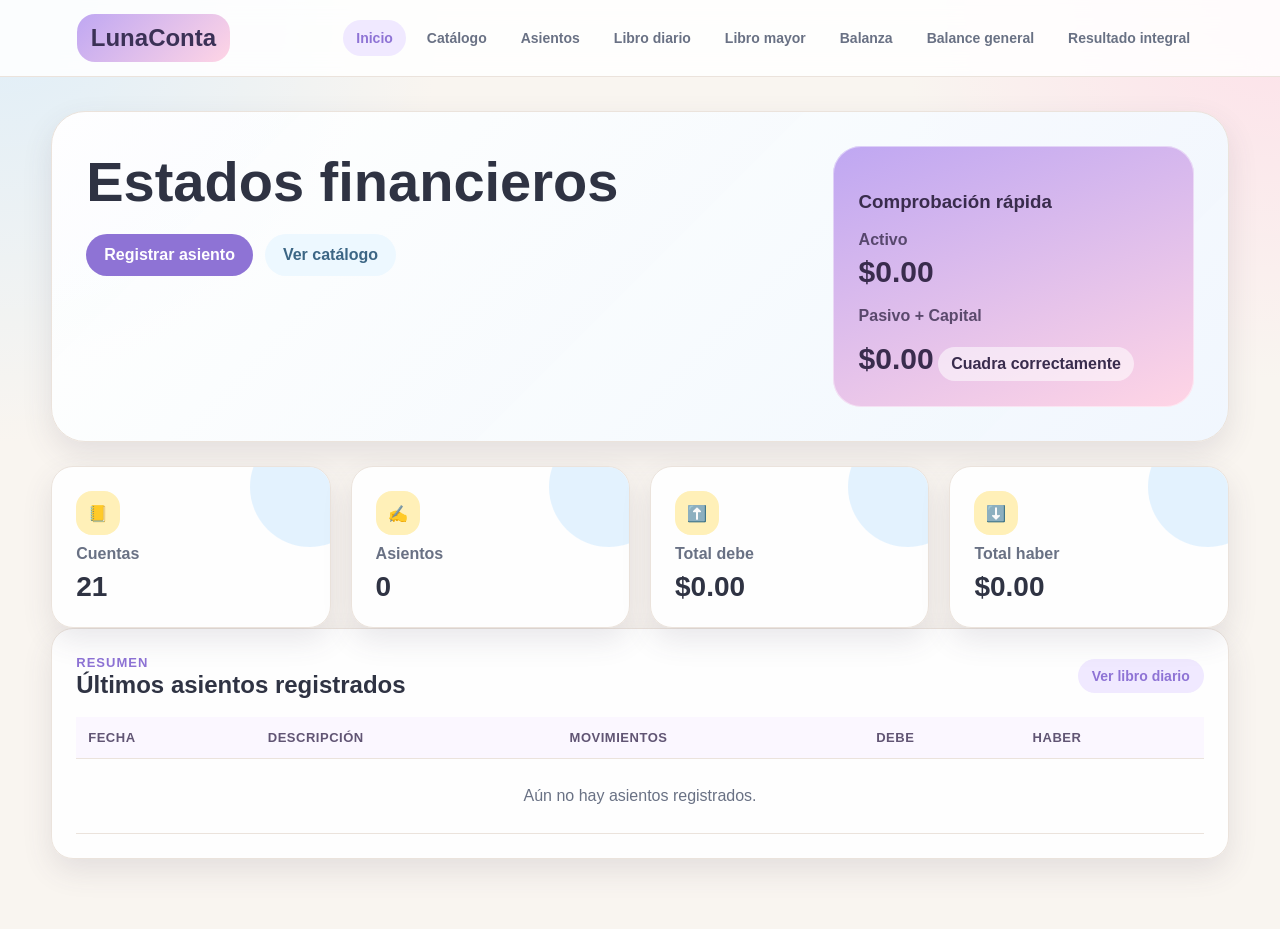
==== index.html @ 332561cb "Add files via upload" ====
<!DOCTYPE html>
<html lang="es">
<head>
  <meta charset="UTF-8">
  <meta name="viewport" content="width=device-width, initial-scale=1.0">
  <title>Inicio | Estados financieros</title>
  <link rel="stylesheet" href="styles.css">
</head>
<body data-page="inicio">
  <header class="topbar">
    <a class="logo" href="index.html">LunaConta</a>
    <button class="menu-btn" id="menuBtn">☰</button>
    <nav class="menu" id="menu">
      <a href="index.html" data-link="inicio">Inicio</a>
      <a href="catalogo.html" data-link="catalogo">Catálogo</a>
      <a href="transacciones.html" data-link="transacciones">Asientos</a>
      <a href="diario.html" data-link="diario">Libro diario</a>
      <a href="mayor.html" data-link="mayor">Libro mayor</a>
      <a href="balanza.html" data-link="balanza">Balanza</a>
      <a href="balance.html" data-link="balance">Balance general</a>
      <a href="estados.html" data-link="estados">Resultado integral</a>
    </nav>
  </header>

  <main class="container">
    <section class="hero">
      <div>
        <h1>Estados financieros</h1>
        <div class="hero-actions">
          <a class="btn primary" href="transacciones.html">Registrar asiento</a>
          <a class="btn secondary" href="catalogo.html">Ver catálogo</a>
        </div>
      </div>
      <div class="hero-card">
        <h3>Comprobación rápida</h3>
        <p>Activo</p>
        <strong id="inicioActivo">$0.00</strong>
        <p>Pasivo + Capital</p>
        <strong id="inicioPasivoCapital">$0.00</strong>
        <span id="inicioMensaje" class="pill">Sin datos</span>
      </div>
    </section>

    <section class="grid cards-4">
      <article class="card mini-card">
        <span class="icon">📒</span>
        <p>Cuentas</p>
        <h2 id="totalCuentas">0</h2>
      </article>
      <article class="card mini-card">
        <span class="icon">✍️</span>
        <p>Asientos</p>
        <h2 id="totalAsientos">0</h2>
      </article>
      <article class="card mini-card">
        <span class="icon">⬆️</span>
        <p>Total debe</p>
        <h2 id="totalDebe">$0.00</h2>
      </article>
      <article class="card mini-card">
        <span class="icon">⬇️</span>
        <p>Total haber</p>
        <h2 id="totalHaber">$0.00</h2>
      </article>
    </section>

    <section class="card">
      <div class="section-title">
        <div>
          <p class="tag">Resumen</p>
          <h2>Últimos asientos registrados</h2>
        </div>
        <a class="btn small" href="diario.html">Ver libro diario</a>
      </div>
      <div class="table-wrap">
        <table>
          <thead>
            <tr>
              <th>Fecha</th>
              <th>Descripción</th>
              <th>Movimientos</th>
              <th>Debe</th>
              <th>Haber</th>
            </tr>
          </thead>
          <tbody id="tablaInicio"></tbody>
        </table>
      </div>
    </section>
  </main>

  <script src="shared.js"></script>
</body>
</html>
---- styles.css ----
* {
  box-sizing: border-box;
}

:root {
  --fondo: #f9f5f0;
  --tarjeta: #ffffff;
  --texto: #2f3343;
  --suave: #697184;
  --morado: #bfa7f2;
  --morado-fuerte: #8e73d5;
  --rosa: #ffd5e5;
  --azul: #c9e8ff;
  --verde: #ccefdc;
  --amarillo: #fff0b8;
  --rojo: #ffb8b8;
  --linea: #ebe3dc;
  --sombra: 0 12px 30px rgba(78, 68, 90, 0.12);
  --radio: 22px;
}

body {
  margin: 0;
  font-family: Arial, Helvetica, sans-serif;
  background:
    radial-gradient(circle at top left, rgba(201, 232, 255, 0.55), transparent 28%),
    radial-gradient(circle at top right, rgba(255, 213, 229, 0.65), transparent 24%),
    var(--fondo);
  color: var(--texto);
}

a {
  color: inherit;
  text-decoration: none;
}

button,
input,
select {
  font: inherit;
}

.topbar {
  position: sticky;
  top: 0;
  z-index: 10;
  min-height: 76px;
  display: flex;
  align-items: center;
  gap: 18px;
  padding: 14px 6%;
  background: rgba(255, 255, 255, 0.86);
  backdrop-filter: blur(14px);
  border-bottom: 1px solid var(--linea);
}

.logo {
  font-weight: 900;
  font-size: 24px;
  padding: 10px 14px;
  border-radius: 18px;
  background: linear-gradient(135deg, var(--morado), var(--rosa));
  color: #3b3156;
  white-space: nowrap;
}

.menu {
  display: flex;
  flex-wrap: wrap;
  align-items: center;
  gap: 8px;
  margin-left: auto;
}

.menu a {
  padding: 10px 13px;
  border-radius: 999px;
  color: var(--suave);
  font-size: 14px;
  font-weight: 700;
}

.menu a:hover,
.menu a.activo {
  background: #f0e9ff;
  color: var(--morado-fuerte);
}

.menu-btn {
  display: none;
  margin-left: auto;
  border: 0;
  background: var(--morado);
  color: white;
  border-radius: 14px;
  padding: 10px 14px;
  cursor: pointer;
}

.container {
  width: min(1180px, 92%);
  margin: 34px auto 70px;
}

.hero {
  display: grid;
  grid-template-columns: 1.4fr 0.7fr;
  gap: 24px;
  align-items: stretch;
  padding: 34px;
  border-radius: 34px;
  background: linear-gradient(135deg, rgba(255, 255, 255, 0.96), rgba(240, 247, 255, 0.95));
  box-shadow: var(--sombra);
  border: 1px solid var(--linea);
}

.hero h1,
.page-head h1 {
  margin: 8px 0 12px;
  font-size: clamp(32px, 6vw, 56px);
  line-height: 1;
}

.hero-text,
.page-head p {
  color: var(--suave);
  font-size: 17px;
  line-height: 1.6;
}

.hero-actions {
  display: flex;
  flex-wrap: wrap;
  gap: 12px;
  margin-top: 24px;
}

.hero-card {
  padding: 26px;
  border-radius: 28px;
  background: linear-gradient(160deg, var(--morado), var(--rosa));
  color: #392c4d;
  box-shadow: inset 0 0 0 1px rgba(255, 255, 255, 0.45);
}

.hero-card p {
  margin: 18px 0 6px;
  opacity: 0.8;
  font-weight: 700;
}

.hero-card strong {
  font-size: 30px;
}

.tag {
  display: inline-block;
  margin: 0;
  font-size: 13px;
  font-weight: 900;
  letter-spacing: 0.08em;
  text-transform: uppercase;
  color: var(--morado-fuerte);
}

.grid {
  display: grid;
  gap: 20px;
  margin-top: 24px;
}

.cards-4 {
  grid-template-columns: repeat(4, 1fr);
}

.two-columns {
  grid-template-columns: repeat(2, 1fr);
}

.card {
  background: rgba(255, 255, 255, 0.92);
  border: 1px solid var(--linea);
  border-radius: var(--radio);
  padding: 24px;
  box-shadow: var(--sombra);
}

.mini-card {
  position: relative;
  overflow: hidden;
}

.mini-card::after {
  content: "";
  position: absolute;
  right: -40px;
  top: -40px;
  width: 120px;
  height: 120px;
  border-radius: 999px;
  background: var(--azul);
  opacity: 0.5;
}

.mini-card p {
  color: var(--suave);
  margin: 10px 0 8px;
  font-weight: 700;
}

.mini-card h2 {
  margin: 0;
  font-size: 28px;
}

.icon {
  display: inline-flex;
  width: 44px;
  height: 44px;
  align-items: center;
  justify-content: center;
  border-radius: 16px;
  background: var(--amarillo);
}

.page-head {
  display: flex;
  justify-content: space-between;
  align-items: end;
  gap: 18px;
  margin-bottom: 24px;
}

.section-title {
  display: flex;
  align-items: center;
  justify-content: space-between;
  gap: 16px;
  margin-bottom: 18px;
}

.section-title h2,
.card h2 {
  margin: 0;
}

.compact {
  margin-top: 24px;
}

.btn {
  border: 0;
  border-radius: 999px;
  padding: 12px 18px;
  cursor: pointer;
  font-weight: 800;
  display: inline-flex;
  align-items: center;
  justify-content: center;
  gap: 8px;
}

.btn.primary {
  background: var(--morado-fuerte);
  color: white;
}

.btn.secondary {
  background: #edf8ff;
  color: #3c6685;
}

.btn.danger {
  background: #ffe8e8;
  color: #9b3b3b;
}

.btn.small {
  padding: 9px 14px;
  font-size: 14px;
  background: #f0e9ff;
  color: var(--morado-fuerte);
}

.btn:hover {
  transform: translateY(-1px);
  filter: brightness(0.98);
}

.form-grid {
  display: grid;
  grid-template-columns: repeat(6, 1fr);
  gap: 14px;
  align-items: end;
}

.form-grid.two {
  grid-template-columns: 250px 1fr;
}

label {
  display: grid;
  gap: 8px;
  font-size: 14px;
  color: var(--suave);
  font-weight: 800;
}

input,
select {
  width: 100%;
  padding: 12px 13px;
  border: 1px solid var(--linea);
  border-radius: 14px;
  background: #fffdfb;
  color: var(--texto);
  outline: none;
}

input:focus,
select:focus {
  border-color: var(--morado);
  box-shadow: 0 0 0 4px rgba(191, 167, 242, 0.18);
}

.search {
  max-width: 280px;
}

.table-wrap {
  width: 100%;
  overflow-x: auto;
}

table {
  width: 100%;
  border-collapse: collapse;
  min-width: 720px;
}

th,
td {
  padding: 13px 12px;
  text-align: left;
  border-bottom: 1px solid var(--linea);
  vertical-align: top;
}

th {
  color: #615574;
  font-size: 13px;
  text-transform: uppercase;
  letter-spacing: 0.04em;
  background: #fbf7ff;
}

tbody tr:hover {
  background: #fffaf1;
}

tfoot th {
  background: #f2fbf6;
}

.money,
.text-right {
  text-align: right;
  white-space: nowrap;
}

.badge {
  display: inline-flex;
  align-items: center;
  padding: 6px 10px;
  border-radius: 999px;
  font-size: 12px;
  font-weight: 800;
  background: #f0e9ff;
  color: var(--morado-fuerte);
}

.badge.green {
  background: var(--verde);
  color: #30664b;
}

.badge.yellow {
  background: var(--amarillo);
  color: #76621c;
}

.badge.blue {
  background: var(--azul);
  color: #315e7e;
}

.mensaje {
  margin: 14px 0 0;
  font-weight: 800;
  color: var(--suave);
}

.mensaje.ok {
  color: #2b7a4b;
}

.mensaje.error {
  color: #a64242;
}

.actions-right {
  display: flex;
  justify-content: flex-end;
  gap: 12px;
  margin-top: 18px;
}

.movimiento-select {
  min-width: 280px;
}

.input-small {
  min-width: 120px;
}

.remove-btn {
  border: 0;
  border-radius: 12px;
  padding: 8px 11px;
  background: #ffe8e8;
  color: #9b3b3b;
  font-weight: 900;
  cursor: pointer;
}

.ledger-list {
  display: grid;
  gap: 20px;
}

.ledger-card {
  background: white;
  border: 1px solid var(--linea);
  border-radius: var(--radio);
  box-shadow: var(--sombra);
  overflow: hidden;
}

.ledger-head {
  display: flex;
  justify-content: space-between;
  gap: 10px;
  align-items: center;
  padding: 18px 22px;
  background: linear-gradient(135deg, #fff5fa, #f2fbff);
}

.ledger-head h2 {
  margin: 0;
  font-size: 19px;
}

.report-list {
  display: grid;
  gap: 10px;
  margin: 16px 0;
}

.report-row,
.total-line {
  display: flex;
  justify-content: space-between;
  gap: 14px;
  padding: 12px 0;
  border-bottom: 1px dashed var(--linea);
}

.report-row span:first-child {
  color: var(--suave);
}

.total-line {
  border-bottom: 0;
  padding: 14px;
  border-radius: 16px;
  background: #f7f2ff;
  font-weight: 900;
}

.total-line.grand {
  background: #eaf8ff;
  margin-top: 12px;
}

.mt {
  margin-top: 28px !important;
}

.balance-check,
.result-card {
  margin-top: 24px;
  text-align: center;
}

.result-card p {
  margin: 0 0 8px;
  color: var(--suave);
  font-weight: 800;
}

.result-card h2 {
  font-size: 42px;
  margin-bottom: 10px;
}

.pill {
  display: inline-flex;
  margin-top: 16px;
  padding: 8px 13px;
  border-radius: 999px;
  background: rgba(255, 255, 255, 0.55);
  font-weight: 900;
}

.empty {
  text-align: center;
  color: var(--suave);
  padding: 28px !important;
}


/* Tarjetas del libro diario */
.journal-list {
  display: grid;
  gap: 22px;
}

.journal-card {
  overflow: hidden;
  border: 1px solid var(--linea);
  border-radius: 28px;
  background: rgba(255, 255, 255, 0.94);
  box-shadow: var(--sombra);
}

.journal-head {
  display: flex;
  justify-content: space-between;
  gap: 18px;
  padding: 24px 26px;
  background: linear-gradient(135deg, rgba(191, 167, 242, 0.75), rgba(201, 232, 255, 0.70));
  color: #34284d;
}

.journal-label {
  display: inline-flex;
  margin-bottom: 8px;
  font-size: 13px;
  font-weight: 900;
  letter-spacing: 0.08em;
  text-transform: uppercase;
}

.journal-head h2 {
  margin: 0;
  font-size: 24px;
}

.journal-head p {
  margin: 8px 0 0;
  color: rgba(52, 40, 77, 0.78);
  font-weight: 700;
}

.journal-info {
  display: grid;
  gap: 8px;
  min-width: 160px;
  text-align: right;
  color: rgba(52, 40, 77, 0.78);
  font-weight: 700;
}

.journal-info strong {
  color: #34284d;
}

.journal-body {
  padding: 0 24px 20px;
}

.simple-scroll table {
  min-width: 620px;
}

.journal-table th,
.journal-table td,
.ledger-table th,
.ledger-table td {
  padding: 15px 10px;
}

.journal-table tfoot th,
.ledger-table tfoot th {
  background: #fff7e8;
  font-size: 14px;
  text-transform: uppercase;
}

.account-name {
  display: block;
  margin-bottom: 5px;
}

.account-code {
  display: block;
  color: var(--suave);
  font-size: 13px;
  font-weight: 700;
}

.abono-name {
  padding-left: 28px;
}

.amount-debit {
  color: #317451;
  font-weight: 800;
}

.amount-credit {
  color: #a54855;
  font-weight: 800;
}

/* Libro mayor con encabezado tipo tarjeta */
.ledger-head-modern {
  padding: 24px 26px;
  background: linear-gradient(135deg, rgba(201, 232, 255, 0.88), rgba(255, 213, 229, 0.72));
}

.ledger-head-modern p {
  margin: 8px 0 0;
  color: var(--suave);
  font-size: 14px;
  font-weight: 900;
  letter-spacing: 0.05em;
  text-transform: uppercase;
}

.ledger-balance {
  display: grid;
  gap: 6px;
  text-align: right;
}

.ledger-balance span {
  color: var(--suave);
  font-weight: 800;
}

.ledger-balance strong {
  color: var(--morado-fuerte);
  font-size: 24px;
}

.ledger-table tfoot th {
  color: var(--texto);
}

/* Estado de resultado integral en tarjetas */
.result-summary-grid {
  display: grid;
  grid-template-columns: repeat(2, 1fr);
  gap: 18px;
  margin-bottom: 22px;
}

.result-summary {
  display: grid;
  gap: 10px;
  padding: 24px;
  border-radius: 24px;
  border: 1px solid var(--linea);
  box-shadow: var(--sombra);
  background: rgba(255, 255, 255, 0.94);
}

.result-summary span {
  color: var(--suave);
  font-weight: 900;
}

.result-summary strong {
  font-size: 30px;
}

.result-summary.income {
  background: linear-gradient(135deg, rgba(204, 239, 220, 0.92), rgba(255, 255, 255, 0.95));
}

.result-summary.expense {
  background: linear-gradient(135deg, rgba(255, 184, 184, 0.55), rgba(255, 255, 255, 0.95));
}

.result-modern-list {
  display: grid;
  gap: 20px;
}

.result-section {
  overflow: hidden;
  border: 1px solid var(--linea);
  border-radius: 24px;
  background: rgba(255, 255, 255, 0.94);
  box-shadow: var(--sombra);
}

.result-section-head {
  display: flex;
  justify-content: space-between;
  align-items: center;
  gap: 16px;
  padding: 20px 24px;
  border-bottom: 1px solid var(--linea);
}

.result-section-head h2 {
  position: relative;
  margin: 0;
  padding-left: 16px;
  font-size: 20px;
  letter-spacing: 0.04em;
  text-transform: uppercase;
}

.result-section-head h2::before {
  content: "";
  position: absolute;
  left: 0;
  top: 3px;
  width: 6px;
  height: 24px;
  border-radius: 999px;
  background: var(--morado);
}

.result-section.income .result-section-head h2::before {
  background: #67c490;
}

.result-section.expense .result-section-head h2::before {
  background: #d56a74;
}

.result-section.income .result-section-head strong {
  color: #317451;
}

.result-section.expense .result-section-head strong {
  color: #a54855;
}

.result-section-body {
  padding: 4px 24px 18px;
}

.result-item {
  display: flex;
  justify-content: space-between;
  gap: 16px;
  padding: 16px 0;
  border-bottom: 1px solid var(--linea);
}

.result-item:last-child {
  border-bottom: 0;
}

.result-item div span,
.empty-line span {
  display: block;
  margin-top: 6px;
  color: var(--suave);
  font-size: 13px;
  font-weight: 700;
}

.formula-card {
  padding: 20px 24px;
  border-radius: 22px;
  background: rgba(255, 255, 255, 0.76);
  border: 1px dashed var(--linea);
  color: var(--suave);
  font-weight: 900;
}

.utility-card {
  display: flex;
  justify-content: space-between;
  gap: 18px;
  align-items: center;
  padding: 23px 26px;
  border-radius: 24px;
  background: linear-gradient(135deg, rgba(204, 239, 220, 0.86), rgba(255, 255, 255, 0.95));
  border: 1px solid var(--linea);
  box-shadow: var(--sombra);
}

.utility-card span {
  font-size: 17px;
  font-weight: 900;
  text-transform: uppercase;
}

.utility-card strong {
  color: #317451;
  font-size: 24px;
}

.utility-card.final {
  background: linear-gradient(135deg, var(--morado-fuerte), var(--rosa));
  color: white;
}

.utility-card.final strong,
.utility-card.final span {
  color: white;
}

.utility-card.final > div:first-child strong {
  display: block;
  margin-top: 8px;
  font-size: 34px;
}

.margin-box {
  text-align: right;
}

.margin-box strong {
  display: block;
  margin-top: 8px;
  font-size: 28px;
}

@media (max-width: 960px) {
  .hero,
  .two-columns,
  .cards-4 {
    grid-template-columns: 1fr;
  }

  .form-grid,
  .form-grid.two {
    grid-template-columns: 1fr 1fr;
  }

  .page-head {
    align-items: start;
    flex-direction: column;
  }
}

@media (max-width: 720px) {
  .topbar {
    padding: 12px 4%;
    flex-wrap: wrap;
  }

  .menu-btn {
    display: inline-flex;
  }

  .menu {
    display: none;
    width: 100%;
    margin-left: 0;
    padding-top: 10px;
  }

  .menu.open {
    display: flex;
  }

  .menu a {
    width: 100%;
    border-radius: 14px;
  }

  .container {
    width: 94%;
    margin-top: 22px;
  }

  .hero {
    padding: 24px;
    border-radius: 26px;
  }

  .card {
    padding: 18px;
  }

  .form-grid,
  .form-grid.two {
    grid-template-columns: 1fr;
  }

  .section-title {
    flex-direction: column;
    align-items: start;
  }

  .actions-right {
    flex-direction: column;
  }

  .btn {
    width: 100%;
  }

  .journal-head,
  .ledger-head-modern,
  .result-section-head,
  .utility-card,
  .utility-card.final {
    align-items: flex-start;
    flex-direction: column;
  }

  .journal-info,
  .ledger-balance,
  .margin-box {
    text-align: left;
  }

  .result-summary-grid {
    grid-template-columns: 1fr;
  }

  .utility-card.final > div:first-child strong {
    font-size: 30px;
  }
}
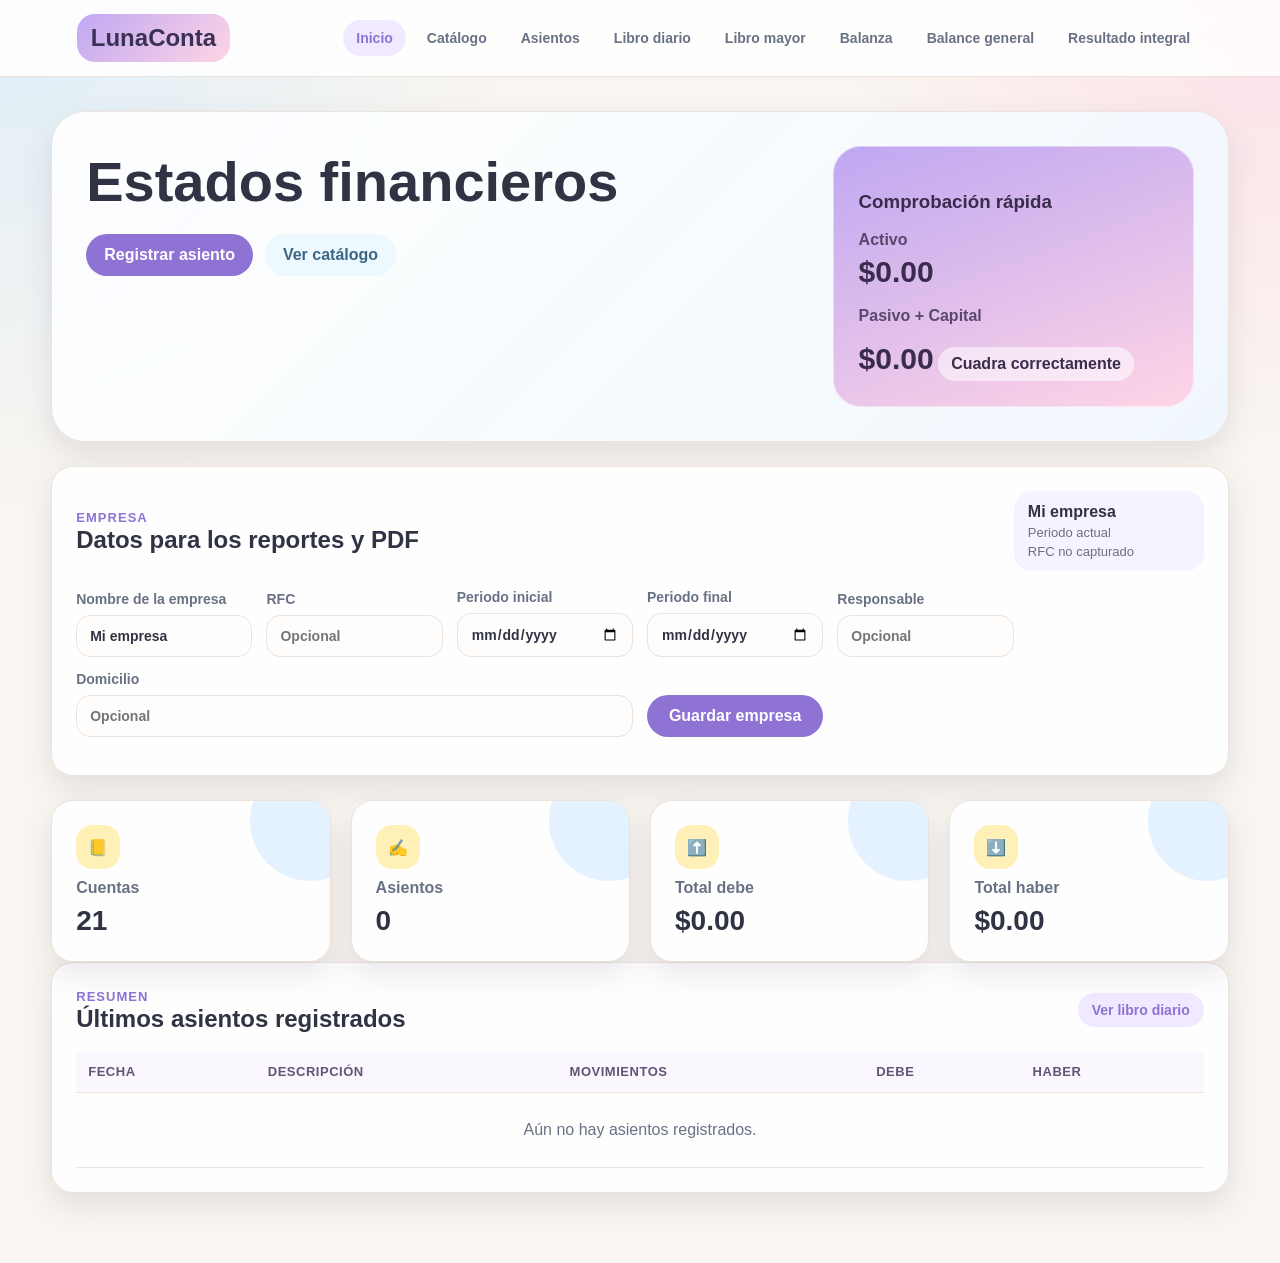
==== commit 9df73dfe: "Add files via upload" ====
--- a/index.html
+++ b/index.html
@@ -39,6 +39,45 @@
         <strong id="inicioPasivoCapital">$0.00</strong>
         <span id="inicioMensaje" class="pill">Sin datos</span>
       </div>
+    </section>
+
+    <section class="card company-card">
+      <div class="section-title">
+        <div>
+          <p class="tag">Empresa</p>
+          <h2>Datos para los reportes y PDF</h2>
+        </div>
+        <div id="empresaVista" class="company-preview"></div>
+      </div>
+
+      <form id="formEmpresa" class="form-grid empresa-grid">
+        <label>
+          Nombre de la empresa
+          <input type="text" id="empresaNombre" placeholder="Ejemplo: El Sol S.A." required>
+        </label>
+        <label>
+          RFC
+          <input type="text" id="empresaRfc" placeholder="Opcional">
+        </label>
+        <label>
+          Periodo inicial
+          <input type="date" id="empresaPeriodoInicio">
+        </label>
+        <label>
+          Periodo final
+          <input type="date" id="empresaPeriodoFin">
+        </label>
+        <label>
+          Responsable
+          <input type="text" id="empresaResponsable" placeholder="Opcional">
+        </label>
+        <label class="wide-field">
+          Domicilio
+          <input type="text" id="empresaDomicilio" placeholder="Opcional">
+        </label>
+        <button class="btn primary" type="submit">Guardar empresa</button>
+      </form>
+      <p id="mensajeEmpresa" class="mensaje"></p>
     </section>
 
     <section class="grid cards-4">
--- a/styles.css
+++ b/styles.css
@@ -185,6 +185,41 @@
   box-shadow: var(--sombra);
 }
 
+.company-card {
+  margin-top: 24px;
+}
+
+.company-preview {
+  display: grid;
+  gap: 4px;
+  min-width: 190px;
+  padding: 12px 14px;
+  border-radius: 18px;
+  background: #f7f2ff;
+  color: var(--suave);
+  font-size: 13px;
+}
+
+.company-preview strong {
+  color: var(--texto);
+  font-size: 16px;
+}
+
+.empresa-grid {
+  grid-template-columns: repeat(4, 1fr);
+}
+
+.wide-field {
+  grid-column: span 3;
+}
+
+.page-actions {
+  display: flex;
+  gap: 10px;
+  flex-wrap: wrap;
+  justify-content: flex-end;
+}
+
 .mini-card {
   position: relative;
   overflow: hidden;
@@ -852,8 +887,13 @@
   }
 
   .form-grid,
-  .form-grid.two {
+  .form-grid.two,
+  .empresa-grid {
     grid-template-columns: 1fr 1fr;
+  }
+
+  .wide-field {
+    grid-column: span 2;
   }
 
   .page-head {
@@ -903,8 +943,13 @@
   }
 
   .form-grid,
-  .form-grid.two {
+  .form-grid.two,
+  .empresa-grid {
     grid-template-columns: 1fr;
+  }
+
+  .wide-field {
+    grid-column: span 1;
   }
 
   .section-title {
@@ -912,8 +957,10 @@
     align-items: start;
   }
 
-  .actions-right {
+  .actions-right,
+  .page-actions {
     flex-direction: column;
+    width: 100%;
   }
 
   .btn {
